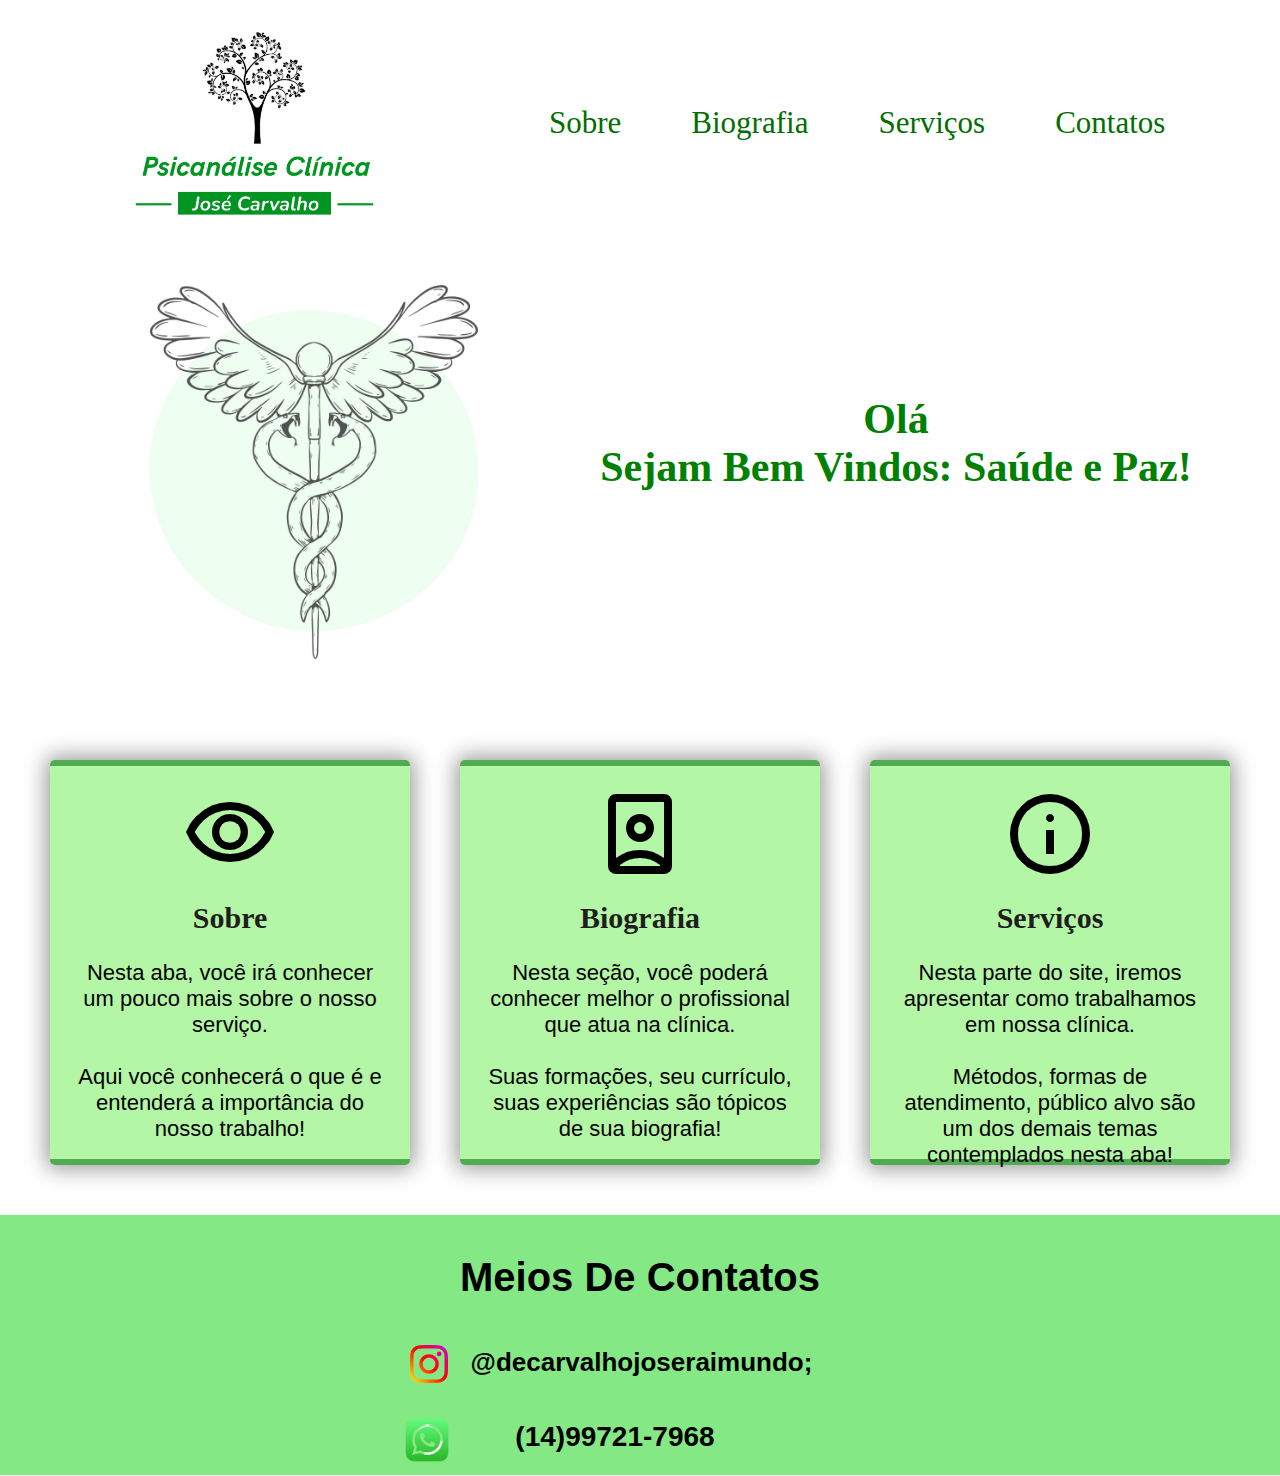
==== index.html @ 4c5d9b71 "Add files via upload" ====
<!DOCTYPE html>
<html lang="pt-br">
<head>
    <meta charset="UTF-8">
    <meta name="viewport" content="width=device-width, initial-scale=1.0">
    <link rel="stylesheet" href="style.css">
    <script defer src="script.js"></script>
    <title>Clínica Psica</title>
</head>

<header class="cabecalho">

    <img class="logo" src="logo.png" alt="" srcset="">
    
    <nav class="nav">
        
        <button class="hamburger"></button>
        <ul class="nav-list">
          <li><a href="sobre/index.html">Sobre</a></li>
          <li><a href="">Biografia</a></li>
          <li><a href="">Serviços</a></li>
          <li><a href="">Contatos</a></li>
        </ul>
    </nav>

</header>

<h1 class="chamada">Olá <br> Sejam Bem Vindos: Saúde e Paz!</h1>

<main class="parte1">

    <img class='imagem' src="imagem.jpg" alt="" srcset="">

   
</main>

<section class="secao">


    <div class="conteudo">
        <div><img style="margin-top: -10px; color: black;" src="sobre.png" alt="" srcset=""></div>
        <h1>Sobre</h1>
        <p>Nesta aba, você irá conhecer um pouco mais sobre o nosso serviço. <br> <br> Aqui você conhecerá o que é e entenderá a importância do nosso trabalho! </p>
    </div> 
    <div class="conteudo">
        <div><img style="margin-top: -10px;" src="biografia.png" alt="" srcset=""></div>
        <h1>Biografia</h1>
        <p>Nesta seção, você poderá conhecer melhor o profissional que atua na clínica.<br> <br> Suas formações, seu currículo, suas experiências são tópicos de sua biografia! <br>  </p>
    </div>
    <div class="conteudo">
        <div><img style="margin-top: -10px;" src="servico.png" alt="" srcset=""></div>
        <h1>Serviços</h1>
        <p>Nesta parte do site, iremos apresentar como trabalhamos em nossa clínica. <br> <br> Métodos, formas de atendimento, público alvo são um dos demais temas contemplados nesta aba! </p>

    </div>
  
</section>

<footer class="rodape">
    <h2>Meios De Contatos</h2>


    <img class="ins1" src="insta.png" >
    <p class="insta1"> @decarvalhojoseraimundo;</p>

    <img class="tel" src="whatsapp-Photoroom.png" alt="">
    <p class="telefone">(14)99721-7968</p>

 



</footer>


<body>
    
</body>
</html>
---- style.css ----
/* Reset de margens e padding */
* {
  margin: 0;
  padding: 0;
  box-sizing: border-box;
}

body {
  background-color: #ffffff;
  overflow-x: hidden; /* Previne scroll horizontal */
}

h1 {
  color: rgb(31, 30, 30);
  margin-top: 15px;
  font-size: 30px;
}

h2 {
  text-align: center;
  color: rgb(0, 0, 0);
  font-size: 40px;
  margin-top: 20px;
  font-family: 'Lexend', sans-serif;
}

p {
  color: rgb(0, 0, 0);
  margin-top: 25px;
  font-size: 22px;
  font-family: "Raleway", sans-serif;
}

.imagem {
  width: 35%;
  margin-top: -19%;
  margin-left: 7%;
}

/* NAV FAIXA MENU */
.logo {
  width: 20%;
  margin-left: 10%;
}

.chamada {
  text-align: center;
  margin-top: 115px;
  font-size: 42px;
  color: green;
  margin-left: 40%;
}

.nav {
  max-width: 1280px;
  height: 100px;
  margin-inline: auto;
  display: flex;
  justify-content: space-between;
  align-items: center;
  margin-right: 60px;
  margin-top: -80px;
  background-color: #ffffff;
}

.nav-list {
  display: flex;
  gap: 70px;
  list-style: none;
  margin-top: -215px;
  margin-left: 45%;
}

.nav-list a {
  font-size: 31px;
  text-decoration: none;
  color: #026e02;
  padding-block: 16px;
  transition: color 0.3s ease;
}

.nav-list a:hover {
  color: #d5e035;
}

/* Estilos do Menu Hambúrguer */
.hamburger {
  display: none; /* Escondido por padrão (aparece apenas no mobile) */
  border: none;
  background: none;
  border-top: 3px solid #026e02;
  cursor: pointer;
  width: 30px;
  z-index: 1000;
  position: relative;
}

.hamburger::after,
.hamburger::before {
  content: " ";
  display: block;
  width: 30px;
  height: 3px;
  background: #026e02;
  margin-top: 5px;
  position: relative;
  transition: 0.3s;
}

/* Quando o menu estiver ativo (mobile) */
.nav.active .nav-list {
  clip-path: circle(100% at 50% 50%);
  pointer-events: all;
}


.nav.active .nav-list a {
  opacity: 1;
}

.nav.active .hamburger {
  position: fixed;
  right: 40px;
  top: 40px;
  border-top-color: transparent;
}

.nav.active .hamburger::before {
  transform: rotate(135deg);
}

.nav.active .hamburger::after {
  transform: rotate(-135deg);
  top: -8px;
}

.secao {
  background-color: #ffffff;
  height: 100%;
  width: 100%;
  display: flex;
  justify-content: center;
  padding: 0px 10px 10px 10px;
  flex-wrap: wrap;
  gap: 50px;
  padding-bottom: 50px;
}

.conteudo {
  border-style: solid;
  margin-top: 60px;
  margin-left: 0px;
  border-width: 6px 0px 6px 0px;
  border-radius: 5px;
  border-color: #51ac51;
  box-shadow: 0px 0px 21px 4px rgba(0, 0, 0, 0.397);
  background-color: #b3f7a6;
  flex-wrap: wrap;
  width: 360px;
  height: 405px;
  padding: 30px 20px;
  cursor: pointer;
  text-align: center;
}

.conteudo:hover {
  transform: scale(1.05);
  transition: transform 0.3s ease-in-out;
}

.rodape {
  height: 260px;
  padding-top: 20px;
  background-color: #84e984;
}

.ins1 {
  width: 3%;
  margin-left: 32%;
  margin-top: 45px;
}

.insta1 {
  text-align: center;
  margin-top: -40px;
  margin-left: 3px;
  font-size: 26px;
  font-family: 'raleway', sans-serif;
  font-weight: bold;
}

.tel {
  width: 5%;
  margin-left: 395px;
  margin-top: 30px;
}

.telefone {
  text-align: center;
  margin-top: -55px;
  margin-left: -50px;
  font-size: 28px;
  font-family: 'raleway', sans-serif;
  font-weight: bold;
}

@media (max-width: 768px) {
  h1 {
      color: rgb(7, 7, 7);
      margin-top: 15px;
      font-size: 29px
  }
  
  p {
      color: rgb(2, 2, 2);
      margin-top: 25px;
      font-size: 22px;
      font-family: "Raleway", sans-serif;
  }

  .imagem {
      width: 40%;
      margin-top: -30%;
      margin-left: 0%;
  }

  .chamada {
      text-align: center;
      margin-top: 29px;
      font-size: 24px;
      color: green;
      margin-right: 20px;
  }
  
  .logo {
      width: 40%;
  }

  /* Menu Hambúrguer visível apenas no mobile */
  .hamburger {
      display: block;
      position: fixed;
      right: 30px;
      top: 75px;
  }

  .nav-list {
      position: fixed;
      top: 0;
      left: 0;
      width: 100vw;
      height: 100vh;
      background-color: #dfdfdf;
      clip-path: circle(100px at 90% -15%);
      transition: 1s ease-out;
      flex-direction: column;
      justify-content: space-around;
      align-items: center;
      gap: 0;
      pointer-events: none;
      margin-top: 0;
      margin-left: 0;
      padding-top: 100px;
  }

  .nav-list a {
      font-size: 24px;
      opacity: 0;
      color: #016109 ;
  }

  .nav-list li {
      opacity: 1;
  }

  .nav-list a:hover {
      color: #d5e035 !important;
  }
  
  .secao {
      margin-top: 0px;
      width: 100%;
  }
  
  .conteudo {
      margin-top: 20px;
      width: 95%;
      height: 100%;
  }

  .rodape {
      height: 250px;
      padding-top: 20px;
  }

  .insta1 {
      text-align: center;
      margin-top: -40px;
      margin-left: 35px;
      font-size: 24px;
      font-family: 'raleway', sans-serif;
      font-weight: bold;
  }
  
  .ins1 {
      width: 8%;
      margin-left: 5px;
      margin-top: 35px;
  }

  .tel {
      width: 12%;
      margin-left: 0px;
      margin-top: 30px;
  }
  
  .telefone {
      text-align: center;
      margin-top: -45px;
      margin-left: -15px;
      font-size: 24px;
      font-family: 'raleway', sans-serif;
      font-weight: bold;
  }
}
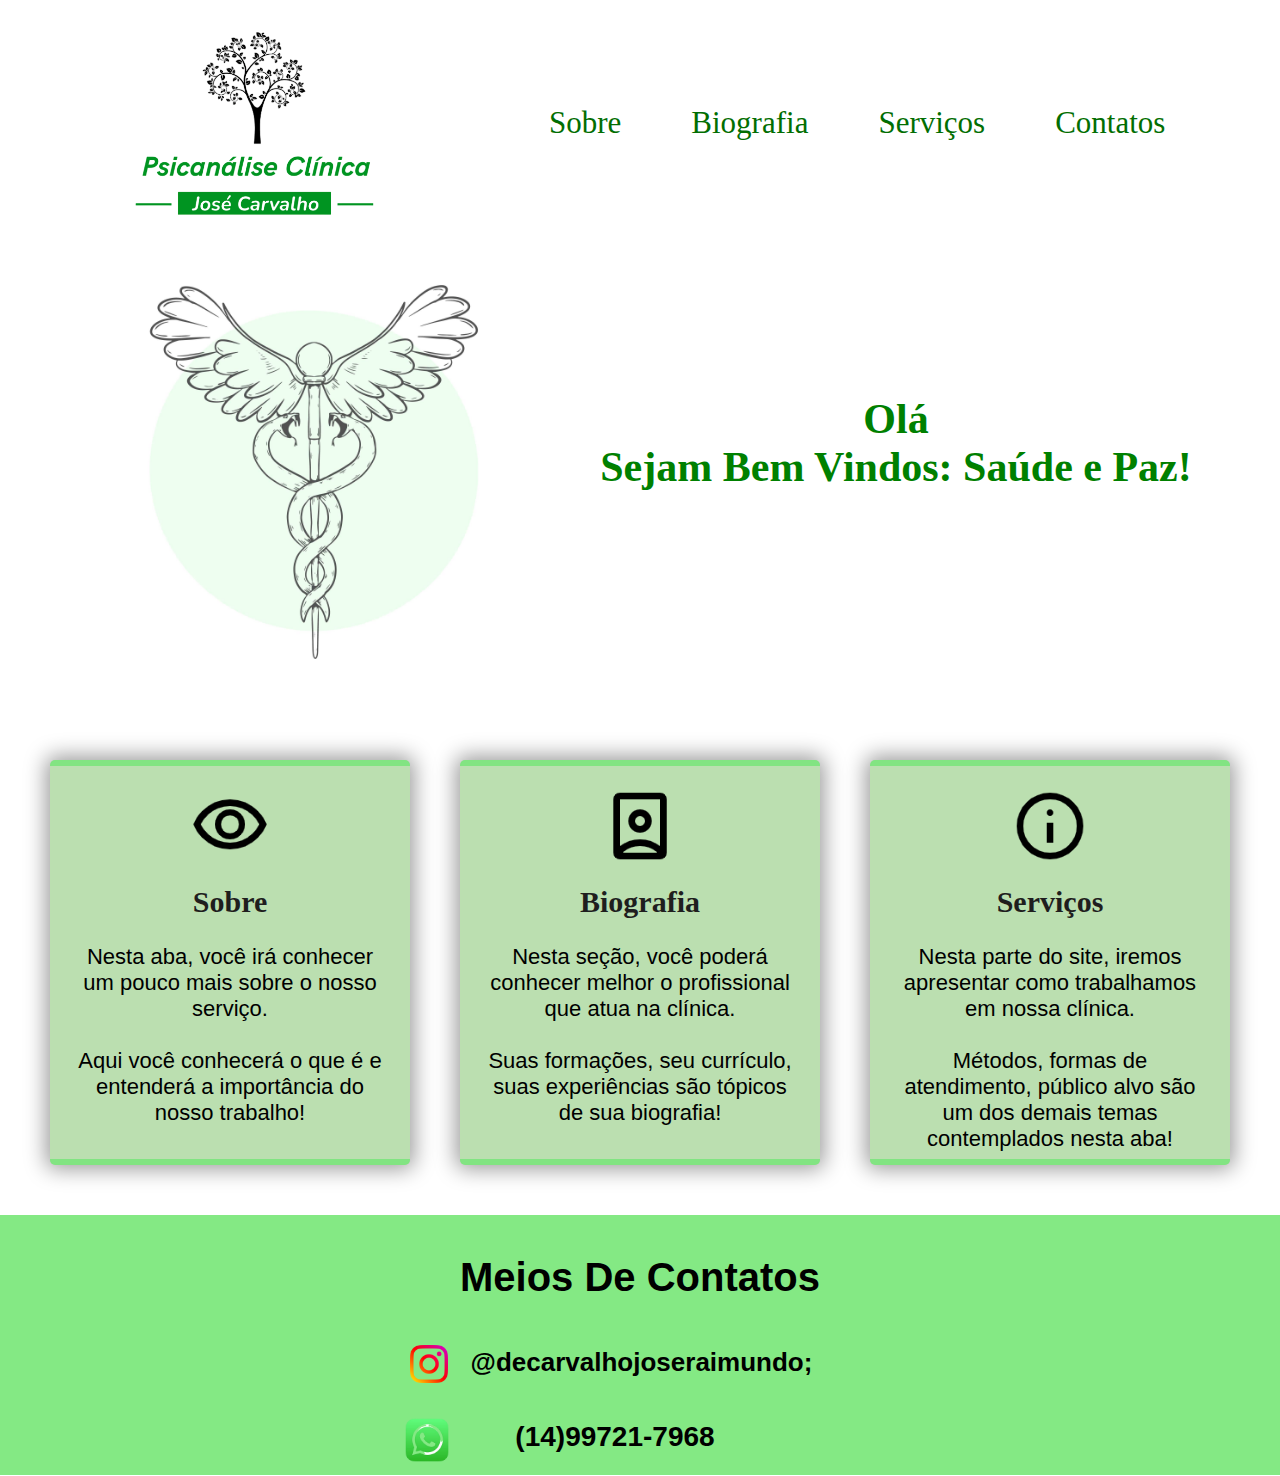
==== commit 4c83a7b6: "Add files via upload" ====
--- a/index.html
+++ b/index.html
@@ -17,7 +17,7 @@
         <button class="hamburger"></button>
         <ul class="nav-list">
           <li><a href="sobre/index.html">Sobre</a></li>
-          <li><a href="">Biografia</a></li>
+          <li><a href="biografia/index.html">Biografia</a></li>
           <li><a href="">Serviços</a></li>
           <li><a href="">Contatos</a></li>
         </ul>
@@ -38,17 +38,17 @@
 
 
     <div class="conteudo">
-        <div><img style="margin-top: -10px; color: black;" src="sobre.png" alt="" srcset=""></div>
+        <div><img style="margin-top: -10px; width: 25%;" src="sobre.png" alt="" srcset=""></div>
         <h1>Sobre</h1>
         <p>Nesta aba, você irá conhecer um pouco mais sobre o nosso serviço. <br> <br> Aqui você conhecerá o que é e entenderá a importância do nosso trabalho! </p>
     </div> 
     <div class="conteudo">
-        <div><img style="margin-top: -10px;" src="biografia.png" alt="" srcset=""></div>
+        <div><img style="margin-top: -10px; width: 25%;" src="biografia.png" alt="" srcset=""></div>
         <h1>Biografia</h1>
         <p>Nesta seção, você poderá conhecer melhor o profissional que atua na clínica.<br> <br> Suas formações, seu currículo, suas experiências são tópicos de sua biografia! <br>  </p>
     </div>
     <div class="conteudo">
-        <div><img style="margin-top: -10px;" src="servico.png" alt="" srcset=""></div>
+        <div><img style="margin-top: -10px; width: 25%;" src="servico.png" alt="" srcset=""></div>
         <h1>Serviços</h1>
         <p>Nesta parte do site, iremos apresentar como trabalhamos em nossa clínica. <br> <br> Métodos, formas de atendimento, público alvo são um dos demais temas contemplados nesta aba! </p>
 
--- a/style.css
+++ b/style.css
@@ -152,9 +152,9 @@
   margin-left: 0px;
   border-width: 6px 0px 6px 0px;
   border-radius: 5px;
-  border-color: #51ac51;
+  border-color: #82e482;
   box-shadow: 0px 0px 21px 4px rgba(0, 0, 0, 0.397);
-  background-color: #b3f7a6;
+  background-color: #bbdfb0;
   flex-wrap: wrap;
   width: 360px;
   height: 405px;
@@ -214,22 +214,22 @@
   p {
       color: rgb(2, 2, 2);
       margin-top: 25px;
-      font-size: 22px;
+      font-size: 20px;
       font-family: "Raleway", sans-serif;
   }
 
   .imagem {
-      width: 40%;
-      margin-top: -30%;
-      margin-left: 0%;
+    width: 60%;
+    margin-top: 20%;
+    margin-left: 20%;
   }
 
   .chamada {
       text-align: center;
-      margin-top: 29px;
+      margin-top: 40px;
       font-size: 24px;
       color: green;
-      margin-right: 20px;
+      margin-left: 0px;
   }
   
   .logo {
@@ -278,18 +278,18 @@
   }
   
   .secao {
-      margin-top: 0px;
+      margin-top: 40px;
       width: 100%;
   }
   
   .conteudo {
       margin-top: 20px;
-      width: 95%;
-      height: 100%;
+      width: 85%;
+      height: 90%;
   }
 
   .rodape {
-      height: 250px;
+      height: 350px;
       padding-top: 20px;
   }
 
